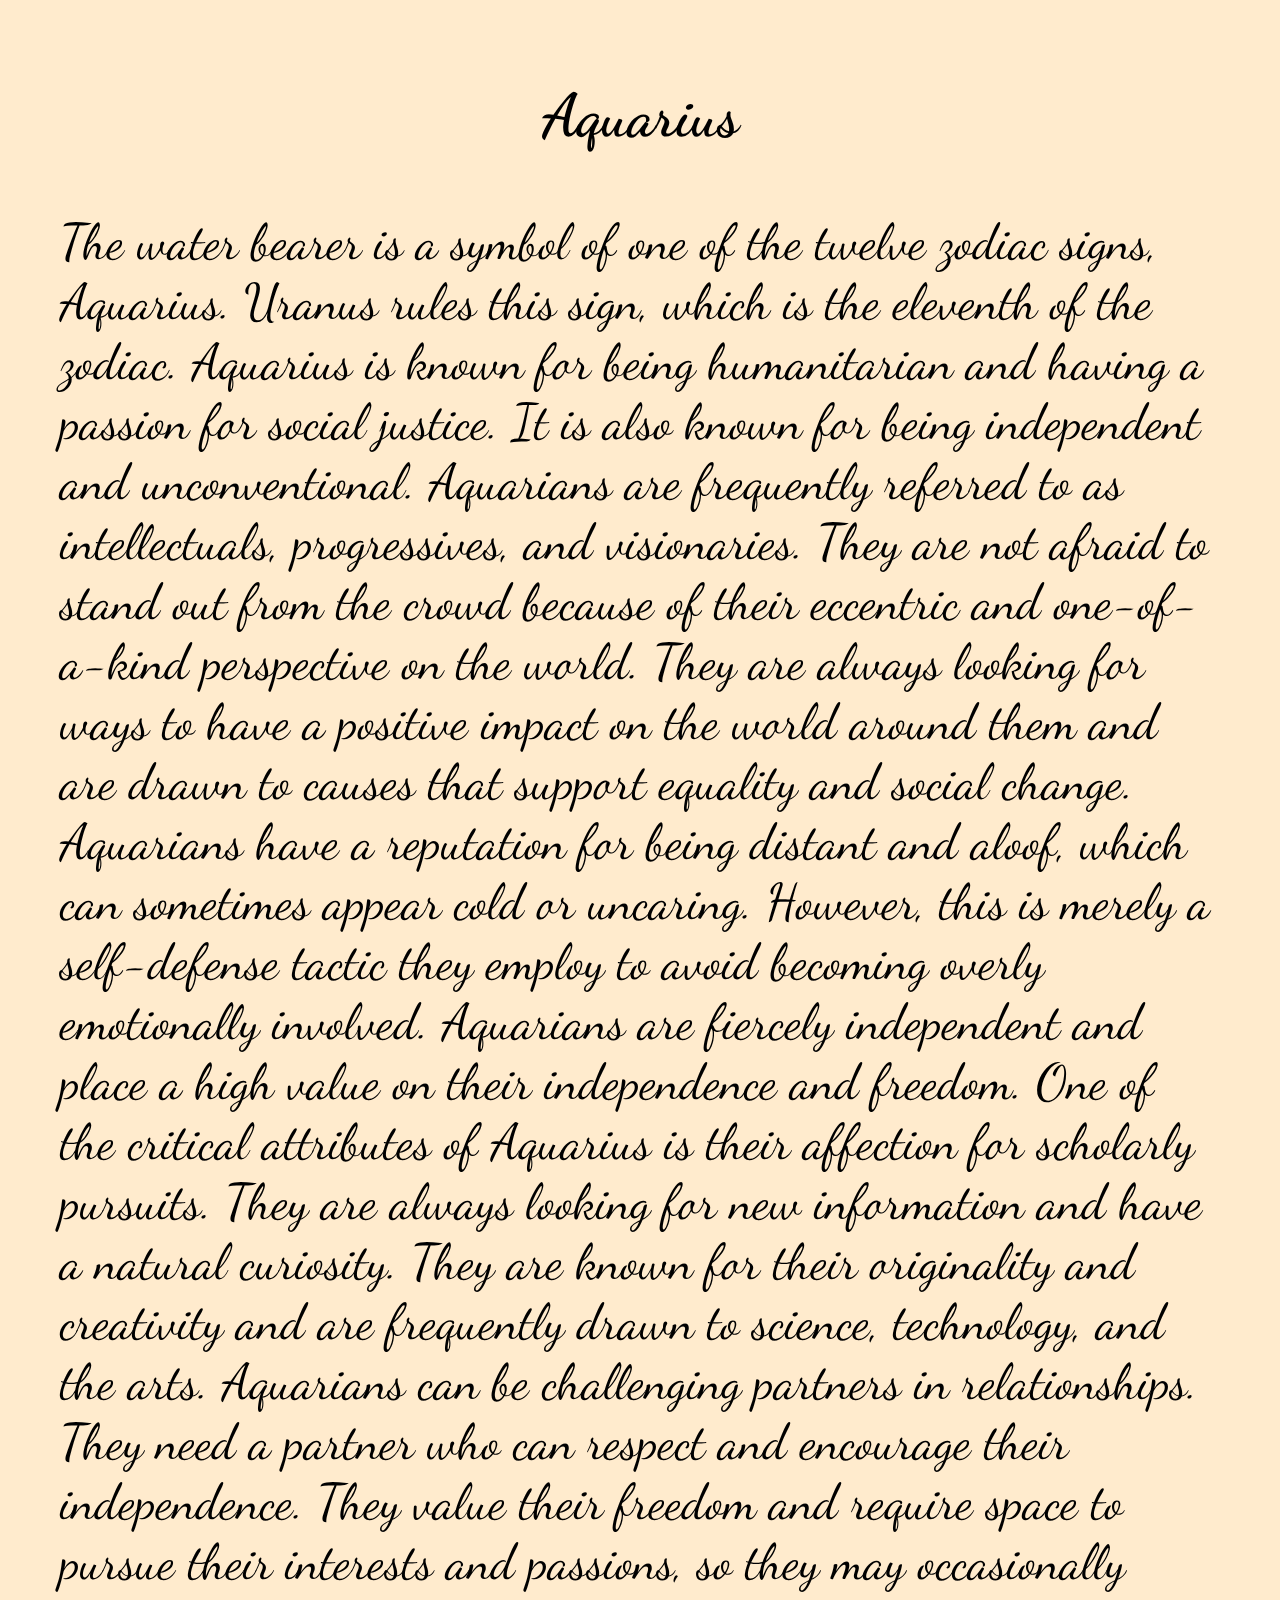
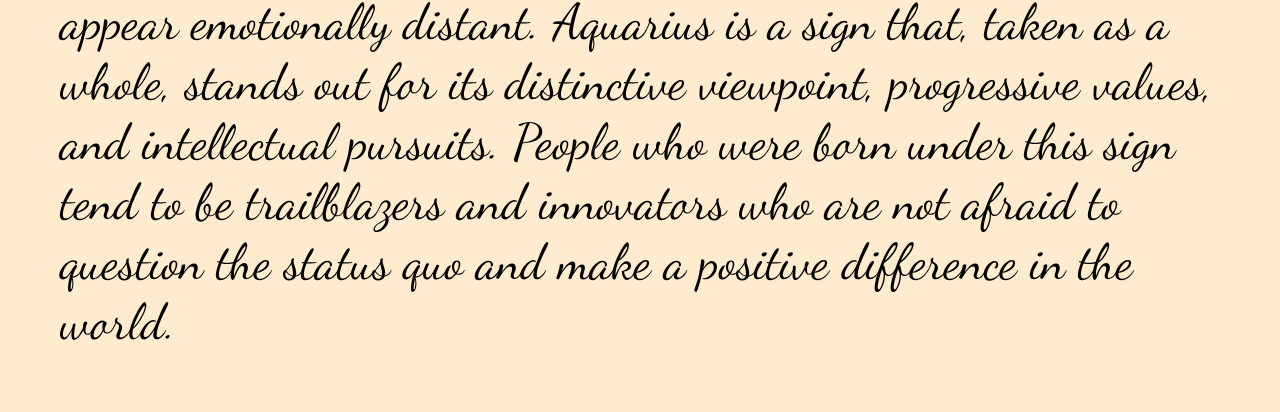
==== Aquarius.html @ e435b010 "complete" ====
<!DOCTYPE html>
<html lang="en">
  <head>
    <meta charset="UTF-8" />
    <meta http-equiv="X-UA-Compatible" content="IE=edge" />
    <link rel="stylesheet" href="styles.css" />
    <link rel="preconnect" href="https://fonts.googleapis.com" />
    <link rel="preconnect" href="https://fonts.gstatic.com" crossorigin />
    <link rel="preconnect" href="https://fonts.googleapis.com" />
    <link rel="preconnect" href="https://fonts.gstatic.com" crossorigin />
    <link
      href="https://fonts.googleapis.com/css2?family=Dancing+Script:wght@700&display=swap"
      rel="stylesheet"
    />
    <meta name="viewport" content="width=device-width, initial-scale=1.0" />
    <title>Horoscope Today</title>
  </head>
  <body>
    <h1>Aquarius</h1>
    <p>
      The water bearer is a symbol of one of the twelve zodiac signs, Aquarius.
      Uranus rules this sign, which is the eleventh of the zodiac. Aquarius is
      known for being humanitarian and having a passion for social justice. It
      is also known for being independent and unconventional. Aquarians are
      frequently referred to as intellectuals, progressives, and visionaries.
      They are not afraid to stand out from the crowd because of their eccentric
      and one-of-a-kind perspective on the world. They are always looking for
      ways to have a positive impact on the world around them and are drawn to
      causes that support equality and social change. Aquarians have a
      reputation for being distant and aloof, which can sometimes appear cold or
      uncaring. However, this is merely a self-defense tactic they employ to
      avoid becoming overly emotionally involved. Aquarians are fiercely
      independent and place a high value on their independence and freedom. One
      of the critical attributes of Aquarius is their affection for scholarly
      pursuits. They are always looking for new information and have a natural
      curiosity. They are known for their originality and creativity and are
      frequently drawn to science, technology, and the arts. Aquarians can be
      challenging partners in relationships. They need a partner who can respect
      and encourage their independence. They value their freedom and require
      space to pursue their interests and passions, so they may occasionally
      appear emotionally distant. Aquarius is a sign that, taken as a whole,
      stands out for its distinctive viewpoint, progressive values, and
      intellectual pursuits. People who were born under this sign tend to be
      trailblazers and innovators who are not afraid to question the status quo
      and make a positive difference in the world.
    </p>
  </body>
</html>
---- styles.css ----
/* @import url('https://fonts.googleapis.com/css2?family=Dancing+Script&display=swap'); */

body {
  margin: 20px auto;
  padding: 20px;
  font-family: "Dancing Script", cursive;
  background-color: blanchedalmond;
}
h1 {
  text-align: center;
  font-size: 60px;
}
p {
  margin: auto 20px;
  padding: 20px;
  font-size: 50px;
}

img {
  margin: 20px 20px;
  padding: 10px;
  border: 2px solid red;
  overflow: auto;
}
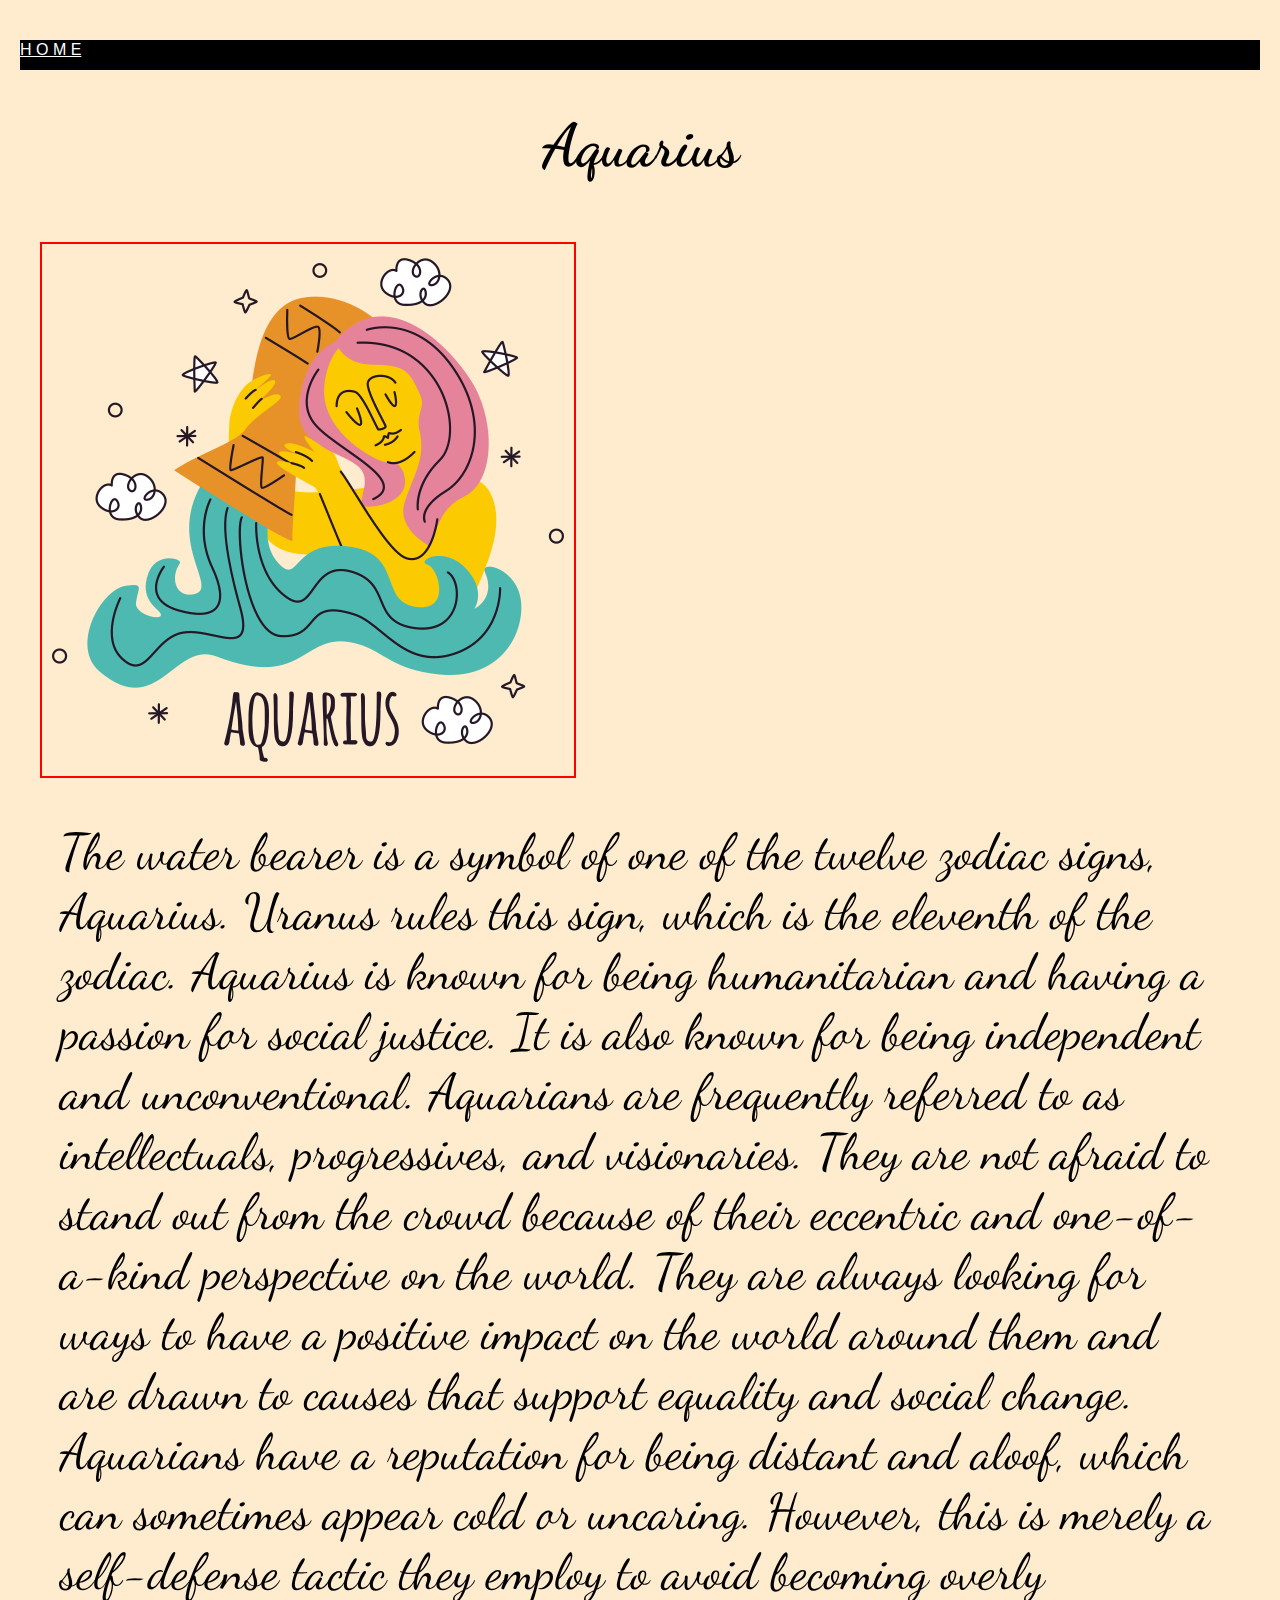
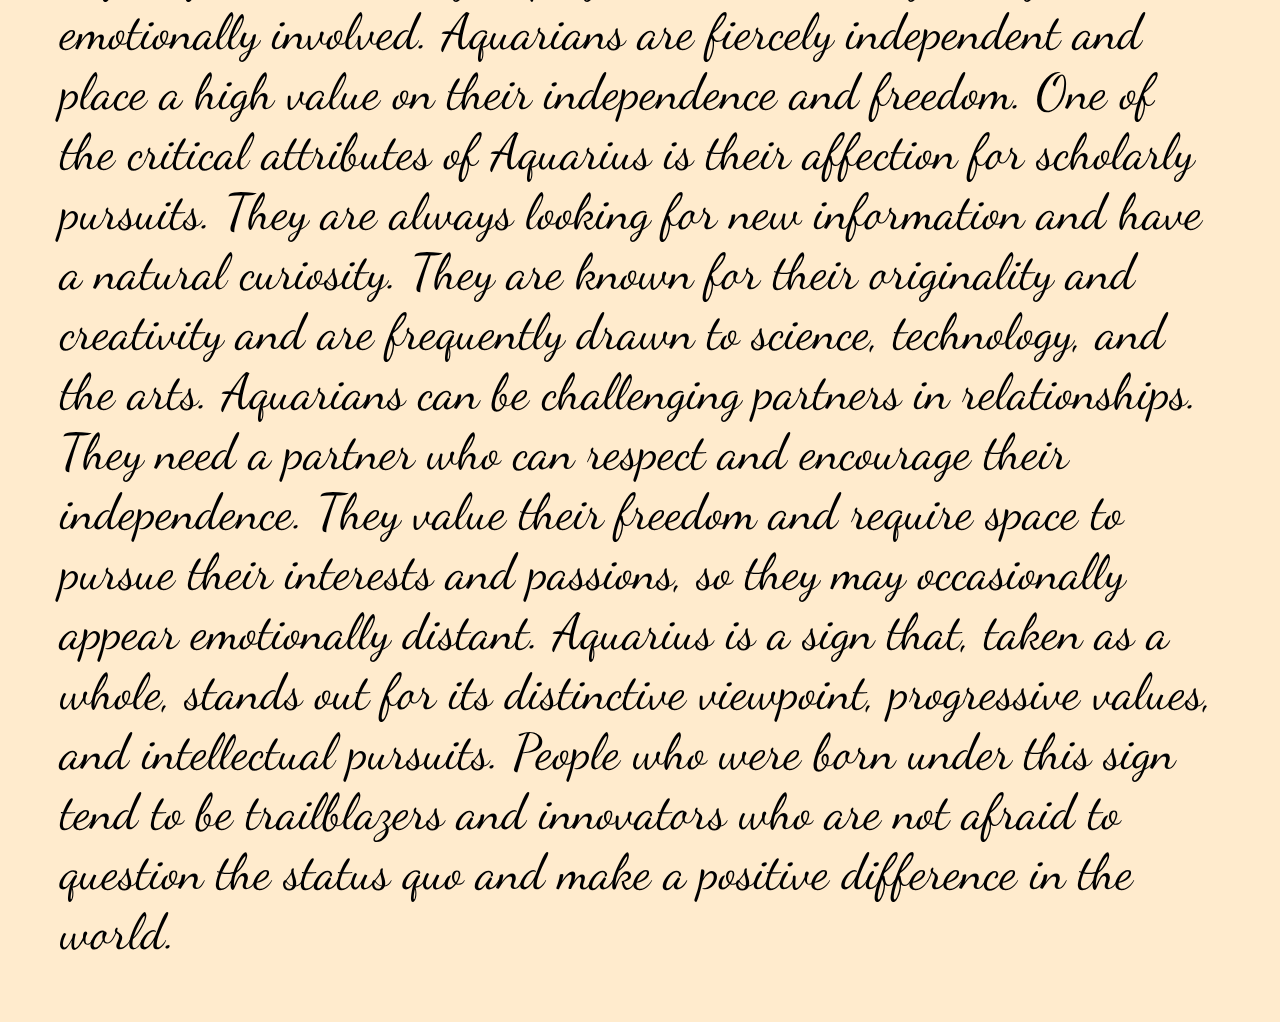
==== commit ca129ec4: "navigation update" ====
--- a/Aquarius.html
+++ b/Aquarius.html
@@ -15,8 +15,13 @@
     <meta name="viewport" content="width=device-width, initial-scale=1.0" />
     <title>Horoscope Today</title>
   </head>
+  <nav>
+    <a class="home" href="index.html">H O M E</a>
+  </nav>
   <body>
+    
     <h1>Aquarius</h1>
+    <img src="assets/aquarius.png" />
     <p>
       The water bearer is a symbol of one of the twelve zodiac signs, Aquarius.
       Uranus rules this sign, which is the eleventh of the zodiac. Aquarius is
@@ -44,5 +49,6 @@
       trailblazers and innovators who are not afraid to question the status quo
       and make a positive difference in the world.
     </p>
+  
   </body>
 </html>
--- a/styles.css
+++ b/styles.css
@@ -22,3 +22,13 @@
   border: 2px solid red;
   overflow: auto;
 }
+.home{
+    /* font-size: 20px; */
+    font-family: Arial, Helvetica, sans-serif;
+    color: white;
+
+}
+nav{
+    background-color: black;
+    height: 30px;
+}